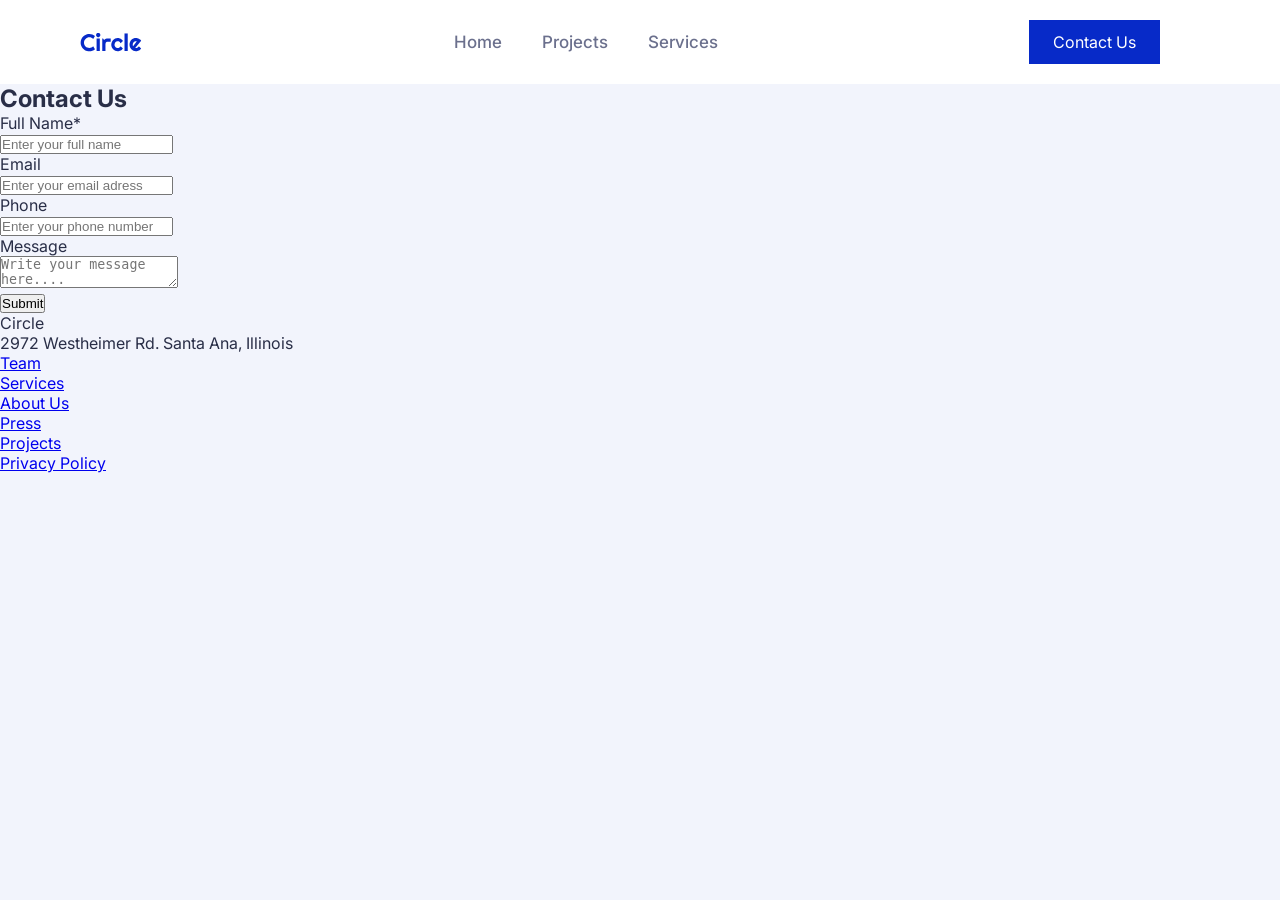
==== contact.html @ 142dbbf2 "martes" ====
<!doctype html>
<html lang="es">
  <head>
    <meta charset="UTF-8" />
    <meta name="viewport" content="width=device-width, initial-scale=1.0" />
    <title>Circle - Contact</title>
    <link rel="stylesheet" href="styles.css" />
  </head>

  <body>
    <nav>
      <img src="project-assets/logos/circle.svg" alt="Circle" class="logo" />
      <ul>
        <li><a href="index.html">Home</a></li>
        <li><a href="project.html">Projects</a></li>
        <li><a href="#">Services</a></li>
      </ul>
      <a href="contact.html" class="btn-primary">Contact Us</a>
    </nav>

    <section class="contacto">
      <h1>Contact Us</h1>
      <div class="campo-nombre">
        <p>Full Name*</p>
        <input type="text" placeholder="Enter your full name" />
      </div>
      <div class="campo-email-telefono">
        <div>
          <p>Email</p>
          <input type="email" placeholder="Enter your email adress" />
        </div>

        <div>
          <p>Phone</p>
          <input type="tel" placeholder="Enter your phone number" />
        </div>
      </div>
      <div class="campo-mensaje">
        <p>Message</p>
        <textarea placeholder="Write your message here...."></textarea>
      </div>
      <button>Submit</button>
    </section>

    <footer>
      <div>
        <span class="logo">Circle</span>
        <p>2972 Westheimer Rd. Santa Ana, Illinois</p>
      </div>

      <div>
        <ul>
          <li><a href="#">Team</a></li>
          <li><a href="#">Services</a></li>
          <li><a href="#">About Us</a></li>
        </ul>

        <ul>
          <li><a href="#">Press</a></li>
          <li><a href="#">Projects</a></li>
          <li><a href="#">Privacy Policy</a></li>
        </ul>
      </div>
    </footer>
  </body>
</html>
---- styles.css ----
/* Importar fuente de Google */
@import url('https://fonts.googleapis.com/css2?family=Inter:wght@400;500;600;700&display=swap');

/* Variables de color */
:root {
  --azul-oscuro: #072AC8;
  --azul-claro: #43D2FF;
  --amarillo: #FFC600;
  --gris-oscuro: #292E47;
  --gris-medio: #6B708D;
  --fondo: #F2F4FC;
  --blanco: #ffffff;
}

/* Reset básico */
* {
  margin: 0;
  padding: 0;
  box-sizing: border-box;
}

body {
  font-family: 'Inter', sans-serif;
  background-color: var(--fondo);
  color: var(--gris-oscuro);
}

nav {
  display: flex;
  align-items: center;
  justify-content: space-between;
  padding: 20px 80px;
  background-color: var(--blanco);
}

nav ul {
  display: flex;
  gap: 40px;
  list-style: none;
}

.btn-primary {
  background-color: var(--azul-oscuro);
  color: var(--blanco);
  padding: 12px 24px;
  text-decoration: none;
  margin-right: 40px;
}

nav ul a {
  text-decoration: none;
  color: var(--gris-medio);
  font-size: 17px;
  font-weight: 500;
}

nav ul a.active {
  color: var(--azul-oscuro);
}

.hero {
  display: flex;
  align-items: center;
  justify-content: space-between;
  padding-left: 40px;
  padding-right: 40px;
}

.hero-texto {
  padding: 100px;
}

.hero-texto h1 {
  margin-bottom: 20px;
}

.hero-texto p {
  margin-bottom: 40px;
}

.logos {
  display: flex;
  align-items: center;
  justify-content: space-between;
  padding: 40px 80px;
}

.logos img {
  width: 10%;
}

.hero-imagen img {
  width: 100%;
  max-width: 80%;
}

.cards {
  display: flex;
  gap: 24px;
}

.proyectos{
  padding: 40px;
}

.proyectos h2{
  margin-bottom: 20px;
}

.proyectos img {
  width: 100%;
}

.card {
  background-color: var(--blanco);
  flex: 1;
}

.card-text{
  padding: 20px;
}
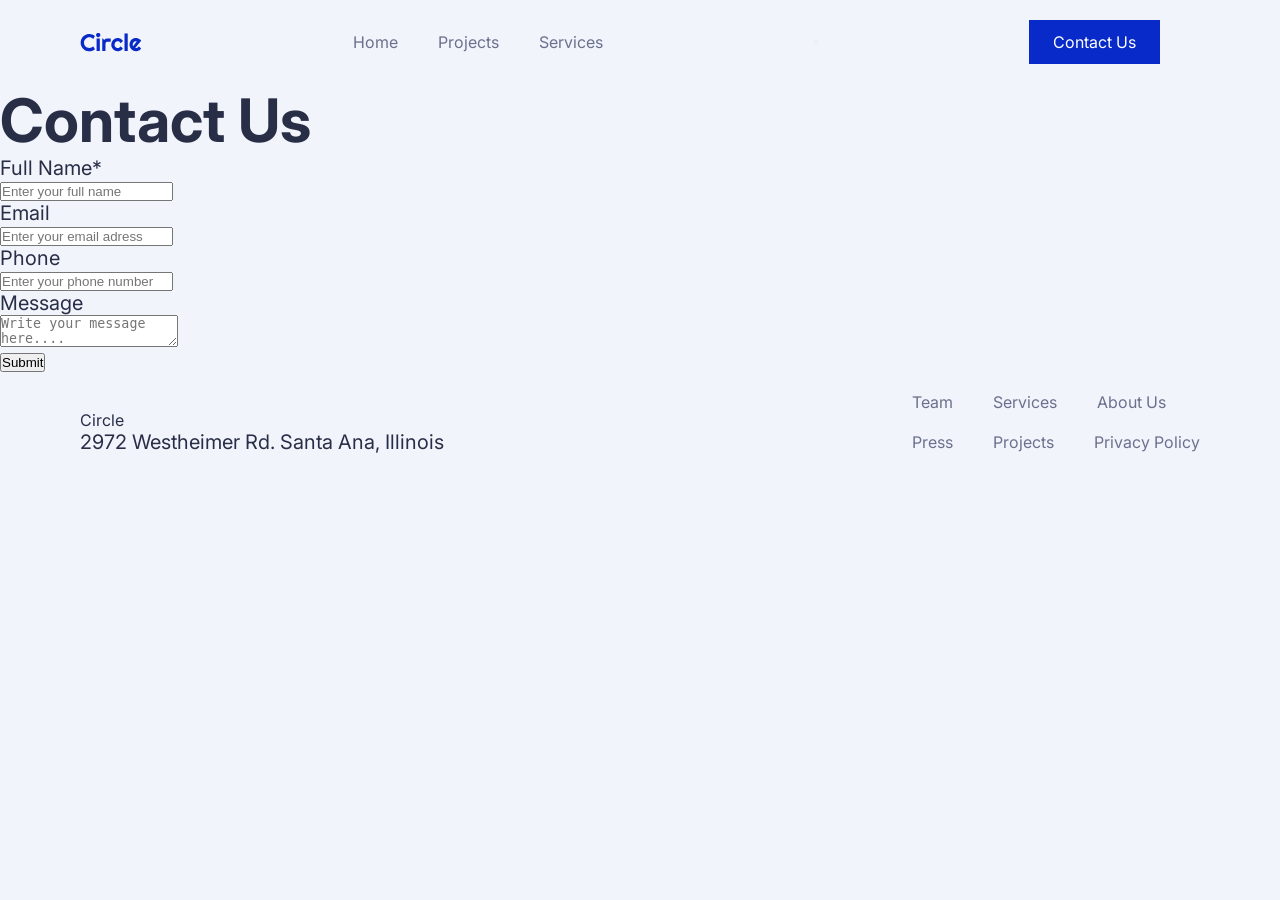
==== commit cbd65de8: "jueves" ====
--- a/contact.html
+++ b/contact.html
@@ -15,6 +15,14 @@
         <li><a href="project.html">Projects</a></li>
         <li><a href="#">Services</a></li>
       </ul>
+      <button
+        class="hamburguesa"
+        onclick="this.previousElementSibling.classList.toggle('abierto')"
+      >
+        <span></span>
+        <span></span>
+        <span></span>
+      </button>
       <a href="contact.html" class="btn-primary">Contact Us</a>
     </nav>
 
--- a/styles.css
+++ b/styles.css
@@ -1,14 +1,14 @@
 /* Importar fuente de Google */
-@import url('https://fonts.googleapis.com/css2?family=Inter:wght@400;500;600;700&display=swap');
+@import url("https://fonts.googleapis.com/css2?family=Inter:wght@400;500;600;700&display=swap");
 
 /* Variables de color */
 :root {
-  --azul-oscuro: #072AC8;
-  --azul-claro: #43D2FF;
-  --amarillo: #FFC600;
-  --gris-oscuro: #292E47;
-  --gris-medio: #6B708D;
-  --fondo: #F2F4FC;
+  --azul-oscuro: #072ac8;
+  --azul-claro: #43d2ff;
+  --amarillo: #ffc600;
+  --gris-oscuro: #292e47;
+  --gris-medio: #6b708d;
+  --fondo: #f2f4fc;
   --blanco: #ffffff;
 }
 
@@ -20,9 +20,32 @@
 }
 
 body {
-  font-family: 'Inter', sans-serif;
+  font-family: "Inter", sans-serif;
   background-color: var(--fondo);
   color: var(--gris-oscuro);
+  max-width: 1400px;
+  margin: 0 auto;
+}
+
+h1 {
+  font-size: 60px;
+  font-weight: 700;
+}
+h2 {
+  font-size: 50px;
+  font-weight: 700;
+}
+h3 {
+  font-size: 40px;
+  font-weight: 700;
+}
+h4 {
+  font-size: 24px;
+  font-weight: 700;
+}
+p {
+  font-size: 20px;
+  font-weight: 400;
 }
 
 nav {
@@ -30,7 +53,6 @@
   align-items: center;
   justify-content: space-between;
   padding: 20px 80px;
-  background-color: var(--blanco);
 }
 
 nav ul {
@@ -50,8 +72,6 @@
 nav ul a {
   text-decoration: none;
   color: var(--gris-medio);
-  font-size: 17px;
-  font-weight: 500;
 }
 
 nav ul a.active {
@@ -87,6 +107,7 @@
 
 .logos img {
   width: 10%;
+  filter: grayscale(95%);
 }
 
 .hero-imagen img {
@@ -99,23 +120,345 @@
   gap: 24px;
 }
 
-.proyectos{
-  padding: 40px;
-}
-
-.proyectos h2{
-  margin-bottom: 20px;
+.proyectos {
+  padding: 100px;
+}
+
+.proyectos h3 {
+  margin-bottom: 40px;
 }
 
 .proyectos img {
   width: 100%;
+  height: 200px;
+  object-fit: cover;
 }
 
 .card {
+  flex: 1;
+  padding: 10px;
+}
+
+.card-text {
+  padding: 20px;
+}
+
+.card-text p {
+  margin-bottom: 20px;
+}
+
+.testimonial {
+  background-color: #292e47;
+  background-image: url("/project-assets/testimonial-section/orbit.png");
+  background-size: cover;
+  margin: 80px;
+  padding: 40px;
+  height: 400px;
+  display: flex;
+  flex-direction: column;
+  align-items: center;
+  justify-content: center;
+  text-align: center;
+}
+
+.testimonial h3 {
+  color: var(--blanco);
+  margin-bottom: 40px;
+}
+
+.testimonial p {
+  color: var(--amarillo);
+}
+
+.autor img {
+  margin-top: 40px;
+  width: 50px;
+  height: 50px;
+  border-radius: 100%;
+}
+
+.servicios {
+  padding: 100px;
+}
+
+.servicios h3 {
+  margin-bottom: 40px;
+}
+
+.servicios img {
+  width: 100%;
+  height: 200px;
+  object-fit: cover;
+}
+
+.servicios .card img {
+  width: 50px;
+  height: 50px;
+  object-fit: contain;
+  margin: 20px;
+}
+
+.newsletter {
+  background-color: var(--amarillo);
+  margin: 80px;
+  padding: 40px;
+  height: 400px;
+  display: flex;
+  flex-direction: column;
+  align-items: center;
+  justify-content: center;
+  text-align: center;
+}
+
+.newsletter p {
+  margin: 20px;
+}
+
+.newsletter button {
+  background-color: var(--azul-oscuro);
+  color: var(--blanco);
+  padding: 16px 40px;
+  border: none;
+}
+
+.newsletter input {
+  padding: 12px 24px;
+  border: none;
+}
+
+.newsletter-form {
+  display: flex;
+  gap: 16px;
+}
+
+.contenedor-input {
+  display: flex;
+  align-items: center;
+  gap: 12px;
   background-color: var(--blanco);
-  flex: 1;
-}
-
-.card-text{
-  padding: 20px;
-}+  padding: 12px 24px;
+}
+
+footer {
+  display: flex;
+  align-items: center;
+  justify-content: space-between;
+  padding: 20px 80px;
+}
+
+footer ul {
+  display: flex;
+  gap: 40px;
+  list-style: none;
+  margin-bottom: 20px;
+}
+
+footer ul a {
+  text-decoration: none;
+  color: var(--gris-medio);
+}
+
+footer img {
+  margin-bottom: 20px;
+}
+
+.simplify {
+  padding: 100px;
+  padding-top: 20px;
+}
+
+.titulo-y-fecha-simplify {
+  padding: 40px;
+  display: flex;
+  align-items: center;
+  justify-content: space-between;
+}
+
+.simplify img {
+  width: 100%;
+  height: 500px;
+  object-fit: cover;
+}
+.simplify p {
+  margin-top: 50px;
+}
+
+/*
+  RESPONSIVE
+*/
+
+/* hasta 1080px — móvil */
+@media (max-width: 1080px) {
+  h1 {
+    font-size: 30px;
+  }
+  h2 {
+    font-size: 26px;
+  }
+  h3 {
+    font-size: 22px;
+  }
+  h4 {
+    font-size: 18px;
+  }
+  p {
+    font-size: 16px;
+  }
+
+  /* menu  */
+  nav {
+    padding: 16px 20px;
+    flex-wrap: wrap;
+    position: relative;
+    padding: 50px;
+  }
+
+  nav ul {
+    position: absolute;
+    top: 50px;
+    right: 150px;
+    display: none;
+    flex-direction: column;
+    gap: 16px;
+    width: 100%;
+    order: 3;
+    text-align: right;
+  }
+
+  nav ul.abierto {
+    display: flex;
+  }
+
+  nav .btn-primary {
+    display: none;
+  }
+
+  .hamburguesa {
+    display: flex;
+    flex-direction: column;
+    gap: 5px;
+    cursor: pointer;
+    background: none;
+    border: none;
+    padding: 4px;
+    margin-left: auto;
+    order: 3;
+  }
+
+  .hamburguesa span {
+    display: block;
+    width: 24px;
+    height: 2px;
+    background-color: var(--gris-oscuro);
+    border-radius: 2px;
+    transition: 0.3s;
+  }
+  /* fin menu hamb */
+
+  .hero {
+    flex-direction: column;
+    padding: 20px;
+    text-align: center;
+  }
+
+  .hero-texto {
+    padding: 30px 10px;
+    padding: 50px;
+  }
+
+  .hero-imagen img {
+    width: 100%;
+    max-width: 300px;
+    margin: 0 auto;
+    display: block;
+  }
+
+  .logos {
+    padding: 20px;
+    flex-wrap: wrap;
+    gap: 16px;
+    justify-content: center;
+  }
+
+  .logos img {
+    width: 15%;
+    padding: 10px;
+  }
+
+  .proyectos,
+  .servicios {
+    padding: 40px 80px;
+  }
+  .servicios h3,
+  .proyectos h3 {
+    text-align: center;
+  }
+
+  .servicios .card img {
+    display: block;
+    margin: 0 auto;
+  }
+
+  .cards {
+    flex-direction: column;
+  }
+
+  .card {
+    flex: 1 1 100%;
+  }
+
+  .card-text {
+    display: flex;
+    flex-direction: column;
+    align-items: center;
+  }
+
+  .testimonial,
+  .newsletter {
+    margin: 20px;
+    padding: 30px 20px;
+    height: auto;
+  }
+
+  .newsletter-form {
+    flex-direction: column;
+    align-items: stretch;
+  }
+
+  .newsletter button,
+  .newsletter input,
+  .contenedor-input {
+    width: 100%;
+  }
+
+  .simplify {
+    padding: 20px 80px;
+  }
+
+  .titulo-y-fecha-simplify {
+    flex-direction: column;
+    gap: 8px;
+    padding: 20px 0;
+  }
+
+  .simplify img {
+    height: 220px;
+  }
+
+  footer {
+    padding: 20px;
+    flex-direction: column;
+    gap: 20px;
+  }
+
+  footer div:last-child {
+    display: flex;
+    gap: 40px;
+  }
+
+  /* Contacto */
+  .campo-email-telefono {
+    flex-direction: column;
+    gap: 16px;
+  }
+}
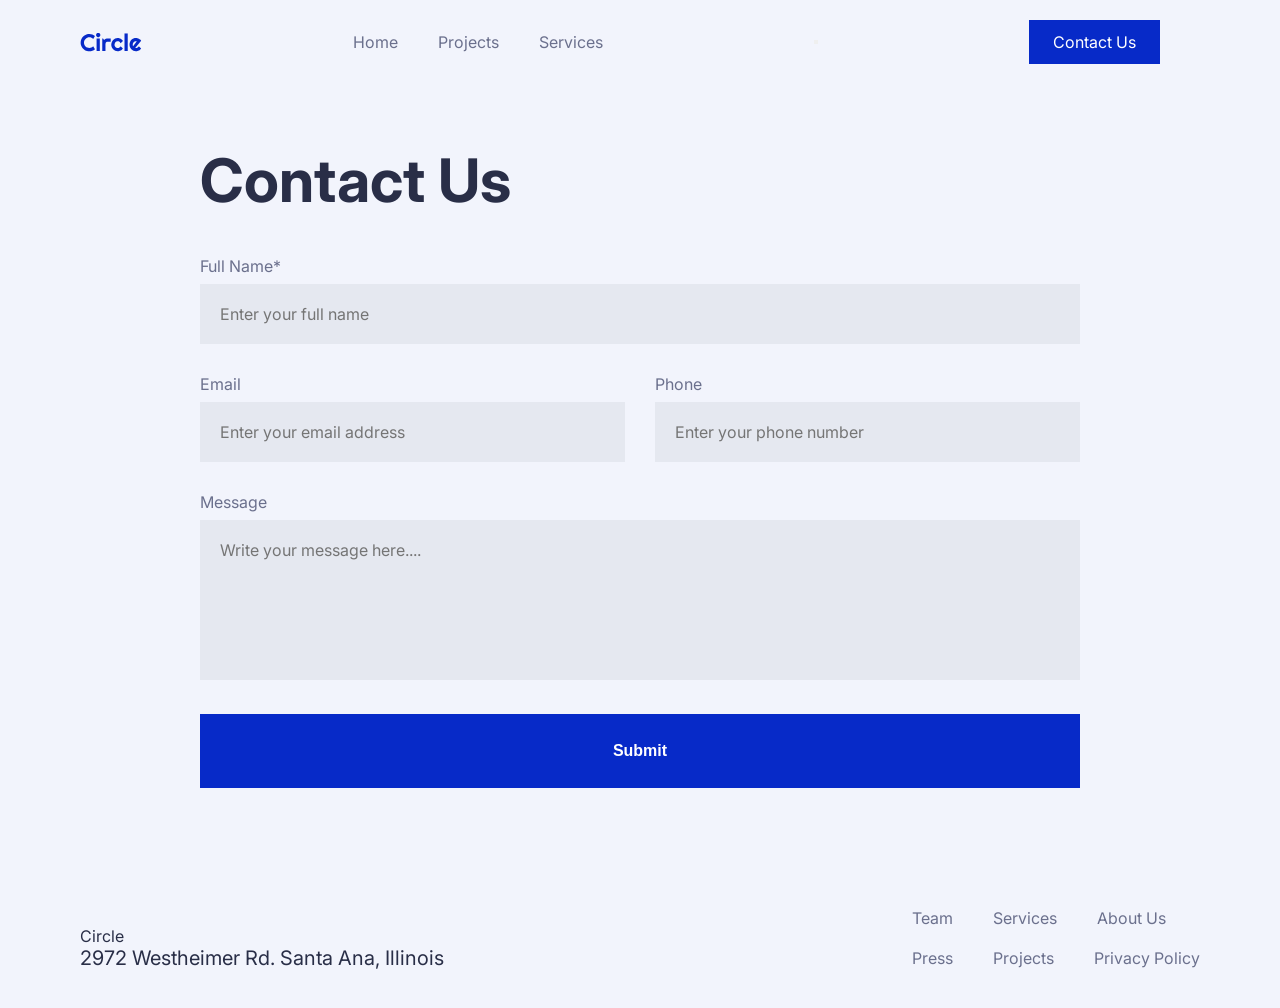
==== commit 8f09eb94: "viernes" ====
--- a/contact.html
+++ b/contact.html
@@ -5,6 +5,7 @@
     <meta name="viewport" content="width=device-width, initial-scale=1.0" />
     <title>Circle - Contact</title>
     <link rel="stylesheet" href="styles.css" />
+    <script src="contact.js"></script>
   </head>
 
   <body>
@@ -27,28 +28,33 @@
     </nav>
 
     <section class="contacto">
-      <h1>Contact Us</h1>
-      <div class="campo-nombre">
-        <p>Full Name*</p>
-        <input type="text" placeholder="Enter your full name" />
-      </div>
-      <div class="campo-email-telefono">
-        <div>
-          <p>Email</p>
-          <input type="email" placeholder="Enter your email adress" />
-        </div>
-
-        <div>
-          <p>Phone</p>
-          <input type="tel" placeholder="Enter your phone number" />
-        </div>
-      </div>
-      <div class="campo-mensaje">
-        <p>Message</p>
-        <textarea placeholder="Write your message here...."></textarea>
-      </div>
-      <button>Submit</button>
-    </section>
+  <h1>Contact Us</h1>
+  <div class="campo-nombre">
+    <p>Full Name*</p>
+    <input type="text" id="name" placeholder="Enter your full name" onblur="validateName()" />
+    <span id="errorName" hidden style="color:red">Name is required.</span>
+  </div>
+  <div class="campo-email-telefono">
+    <div>
+      <p>Email</p>
+      <input type="email" id="email" placeholder="Enter your email address" onblur="validateEmail()" />
+      <span id="errorEmail" hidden style="color:red">Email is required.</span>
+      <span id="errorFormatEmail" hidden style="color:red">Invalid email format.</span>
+    </div>
+    <div>
+      <p>Phone</p>
+      <input type="tel" id="phone" placeholder="Enter your phone number" onblur="validatePhone()" />
+      <span id="errorPhone" hidden style="color:red">Phone is required.</span>
+    </div>
+  </div>
+  <div class="campo-mensaje">
+    <p>Message</p>
+    <textarea id="message" placeholder="Write your message here...." onblur="validateMessage()"></textarea>
+    <span id="errorMessageUser" hidden style="color:red">Message must be at least 6 characters.</span>
+  </div>
+  <button onclick="sendForm()">Submit</button>
+  <span id="errorSubmit" hidden style="color:red">Please complete all fields correctly.</span>
+</section>
 
     <footer>
       <div>
--- a/styles.css
+++ b/styles.css
@@ -136,7 +136,12 @@
 
 .card {
   flex: 1;
-  padding: 10px;
+  transition: transform 0.2s;
+}
+
+.card:hover {
+  transform: translateY(-8px);
+  box-shadow: 0 8px 20px rgba(0, 0, 0, 0.5);
 }
 
 .card-text {
@@ -283,6 +288,61 @@
   margin-top: 50px;
 }
 
+/* CONTACTO */
+.contacto {
+  padding: 60px 200px 100px;
+  display: flex;
+  flex-direction: column;
+  gap: 30px;
+}
+
+.contacto h1 {
+  margin-bottom: 10px;
+}
+
+.contacto p {
+  font-size: 16px;
+  color: var(--gris-medio);
+  margin-bottom: 8px;
+}
+
+.contacto input,
+.contacto textarea {
+  width: 100%;
+  padding: 20px;
+  background-color: #e5e8f0;
+  border: none;
+  font-family: "Inter", sans-serif;
+  font-size: 16px;
+  color: var(--gris-medio);
+  outline: none;
+}
+
+.contacto textarea {
+  height: 160px;
+  resize: none;
+}
+
+.campo-email-telefono {
+  display: flex;
+  gap: 30px;
+}
+
+.campo-email-telefono > div {
+  flex: 1;
+}
+
+.contacto button {
+  width: 100%;
+  padding: 28px;
+  background-color: var(--azul-oscuro);
+  color: var(--blanco);
+  border: none;
+  font-size: 16px;
+  font-weight: 600;
+  cursor: pointer;
+}
+
 /*
   RESPONSIVE
 */
@@ -461,4 +521,8 @@
     flex-direction: column;
     gap: 16px;
   }
-}
+
+  .contacto {
+    padding: 40px 80px;
+  }
+}
